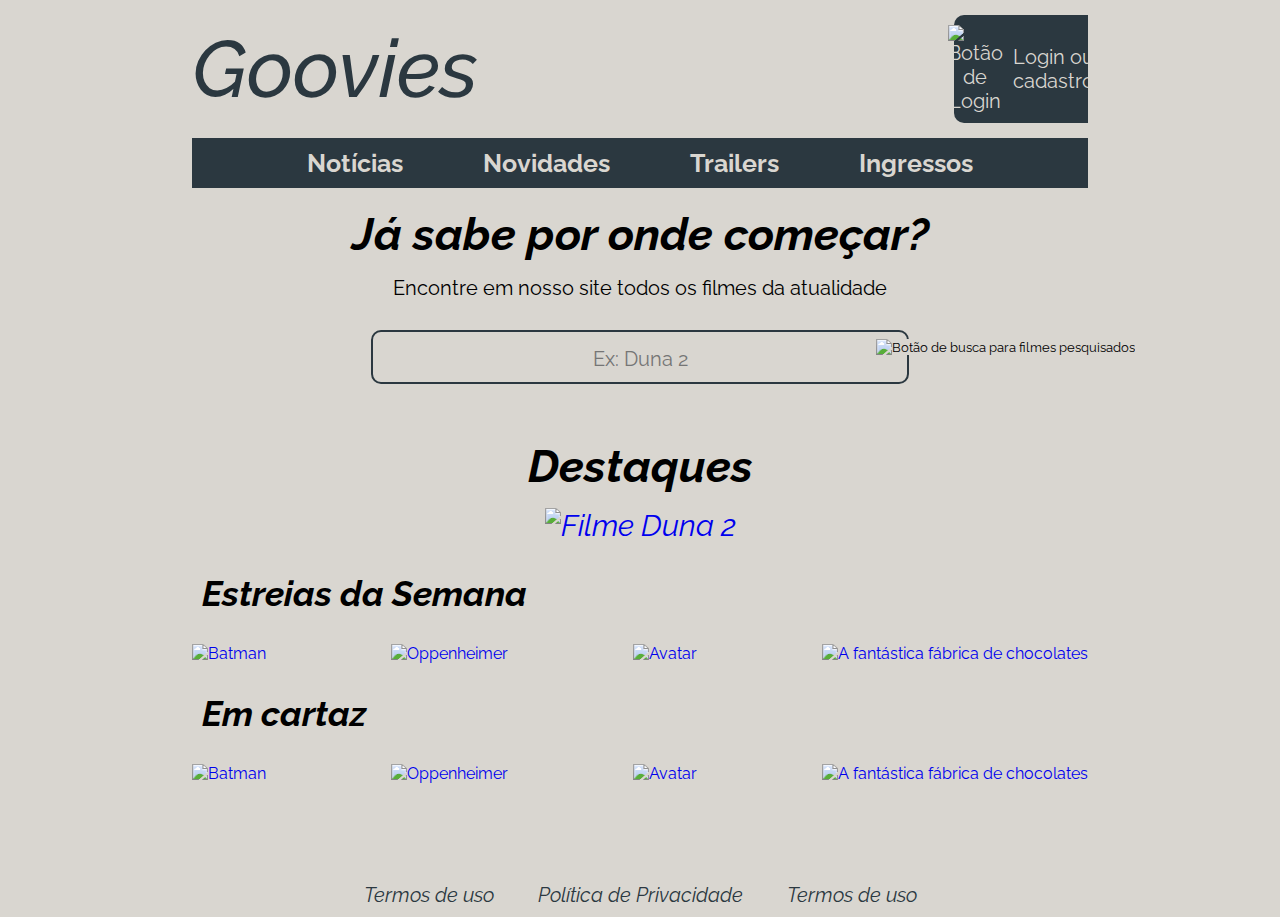
==== index.html @ 21648b8c "Rename 404.html to index.html" ====
<!DOCTYPE html>
<html lang="pt-br">
<head>
  <meta charset="UTF-8">
  <meta name="viewport" content="width=device-width, initial-scale=1.0">
  <meta name="description" content="Seu maior Database de Filmes">
  <meta name="keywords" content="Filmes, Sinopse, Títulos">

  <link rel="stylesheet" href="./css/style.css">
  <link rel="stylesheet" href="./css/header.css">
  <link rel="stylesheet" href="./css/footer.css">
  <title>Goovies - Home</title>
</head>
<body>
  <div class="container">
    <!-- Cabeçalho do site -->
    <header class="cabecalho">
      <a href="./index.html"><h1>Goovies</h1></a>
      <div class="login">
        <a href="./pages/login.html"><img src="./images/icones/login.svg" alt="Botão de Login"></a>
        <a href="./pages/login.html">Login ou <p>cadastro</p></a>
      </div>
    </header>

   <!-- Menu de navegação -->
    <nav>
      <ul class="menu">
        <li><a href="./pages/noticias.html">Notícias</a></li>
        <li><a href="#">Novidades</a></li>
        <li><a href="#">Trailers</a></li>
        <li><a href="#">Ingressos</a></li>
      </ul>
    </nav>

    <!-- Principal, consumo da API -->
    <main class="principal">
      <h2>Já sabe por onde começar?</h2>
      <p>Encontre em nosso site todos os filmes da atualidade</p>
      <input type="text" placeholder="Ex: Duna 2">
      <button type="submit"><img src="./images/icones/search.svg" alt="Botão de busca para filmes pesquisados"></button>
    </main>

    <!-- Seção de destaques  - Carousel Images-->
    <section class="destaques">
      <h2>Destaques</h2>
      <a href="#"><img src="./images/imgmain/duna 1.png" alt="Filme Duna 2"></a>
    </section>

    <!-- Estreias da Semana -->
    <section>
      <h3>Estreias da Semana</h3>
      <div class="cards">
       <a href="#"><img src="./images/cards/batman.png" alt="Batman"></a>
      <a href="#"><img src="./images/cards/oppenheimer.png" alt="Oppenheimer"></a>
      <a href="#"><img src="./images/cards/avatar.png" alt="Avatar"></a>
      <a href="#"><img src="./images/cards/fc.png" alt="A fantástica fábrica de chocolates"></a>  
      </div> 
    </section>

    <!-- Em cartaz -->
    <section>
      <h3>Em cartaz</h3>
      <div class="cards">
      <a href="#"><img src="./images/cards/batman.png" alt="Batman"></a>
      <a href="#"><img src="./images/cards/oppenheimer.png" alt="Oppenheimer"></a>
      <a href="#"><img src="./images/cards/avatar.png" alt="Avatar"></a>
      <a href="#"><img src="./images/cards/fc.png" alt="A fantástica fábrica de chocolates"></a>  
      </div>
    </section>

    <!-- Rodapé -->
    <footer class="rodape">
      <a href="#">Termos de uso</a>
      <a href="#">Política de Privacidade</a>
      <a href="#">Termos de uso</a>
    </footer>
  </div>
</body>
</html>
---- css/style.css ----
@import url('https://fonts.googleapis.com/css2?family=Raleway:ital,wght@0,400;0,500;0,600;1,800&display=swap');

:root{
  /* Cores dos backgrounds: */
  --background-body: #D9D6D0;
  --background-nav: #2B3840;
  --color-icons: #BFBDB8;
  
  /* Cores das fontes */
  --color-text: #2B3840;
  --color-text-nav: #D9D6D0;

  /* Fontes */
  --font-all: 'Raleway', sans-serif;
  
}

/* Configurações gerais */
*{
  margin: 0;
  padding: 0;
  box-sizing: border-box;
  text-decoration: none; 
  font-family: var(--font-all);  
}

body{
  background-color: var(--background-body);
}

.container{
  width: 70%;
  margin: 0 auto;
}



/* Menu de navegação */

nav{
  position: sticky;
  top: 0px;
  z-index: 1;
}

.menu{
  background-color: var(--background-nav);
  display: flex;
  justify-content: center;
  gap: 80px;
  padding: 10px;
}

.menu li{
  list-style: none;  
  font-size: 20px;
  font-weight: 700;  
}

.menu li a{
  color: var(--color-text-nav);
  font-size: 25px;
  border-bottom: 1px solid transparent;
}

.menu li a:visited{
  color: var(--color-text-nav);
}

.menu li a:hover{
  border-bottom: 2px solid var(--color-text-nav);
  transition: border-bottom 0.3s ease-in-out;  
}

/* fim menu de navegação */

/* Estilização Principal */

.principal{
  margin-top: 20px;
  display: flex;
  flex-direction: column;
  align-items: center;
  gap: 15px;
}

.principal h2{  
  font-style:italic;
  font-size: 45px;
}

.principal p{
  font-size: 20px;
}

.principal input{
  width: 60%;
  padding: 10px;
  margin-top: 15px;
  border: 2px solid var(--background-nav);
  border-radius: 10px;
  background: var(--background-body);

  font-size: 25px;
  text-align: center;  
}

.principal ::placeholder{
  text-align: center;
  padding: 10px;
  font-size: 20px;
}

.principal button{
  position: relative;
  top: -60px;
  right: -365px;

  border: none;
  background-color: var(--background-body);
 
}

.principal button:hover{
  cursor: pointer;
}

/* fim estilização Principal */

/* Estilização destaques */
.destaques{
  text-align: center;
  font-style: italic;
  font-size: 30px;

  margin-top: 25px;
}

.destaques img{
  max-width: 100%;
  margin-top: 15px;
}

/* fim estilização destaques */

/* Estilização estreias e filmes em cartaz */

section h3{
  font-style: italic;
  font-size: 35px;
  margin: 20px 0;
  padding: 10px;
}

.cards{
  display: flex;
  justify-content: space-between;
  gap: 10px;  
}

.cards img{
  transition: 0.5s;
  width: 100%;

}

.cards img:hover{
  transform: scale(1.15);
  transition: 0.5s;
}
/* fim estilização estreias e filmes em cartaz */
---- css/header.css ----
/* Estilização do cabeçalho */
.cabecalho{
  display: flex;
  justify-content: space-between;
  align-items: center;
  margin: 15px 0;
}

.cabecalho h1{ 
  font-family: var(--font-all);
  color: var(--color-text);
  font-size: 80px;
  font-weight:500;
  font-style: italic; 
 }

 .login{
  background-color: var(--background-nav);
  border-radius: 10px 0 0 10px;
  width: 15%;   
  display: flex;
  gap: 10px;
  justify-content: center;
  align-items: center;
  padding: 10px 0;
 }

 .login a{
  font-family: var(--font-all);
  color: var(--color-text-nav);
  text-align: center;
  font-size: 20px;
 }

 .login a:hover{
  text-decoration: underline;
 }

/* Fim estilização cabeçalho */
---- css/footer.css ----
/* Estilização rodapé */
.rodape{
  margin-top: 100px;
  text-align: center;
}

.rodape a{
  margin: 10px;
  padding: 10px;

  color: var(--color-text);
  font-style: italic;
  font-size: 20px;
}

.rodape a:hover{
  text-decoration: underline;
}
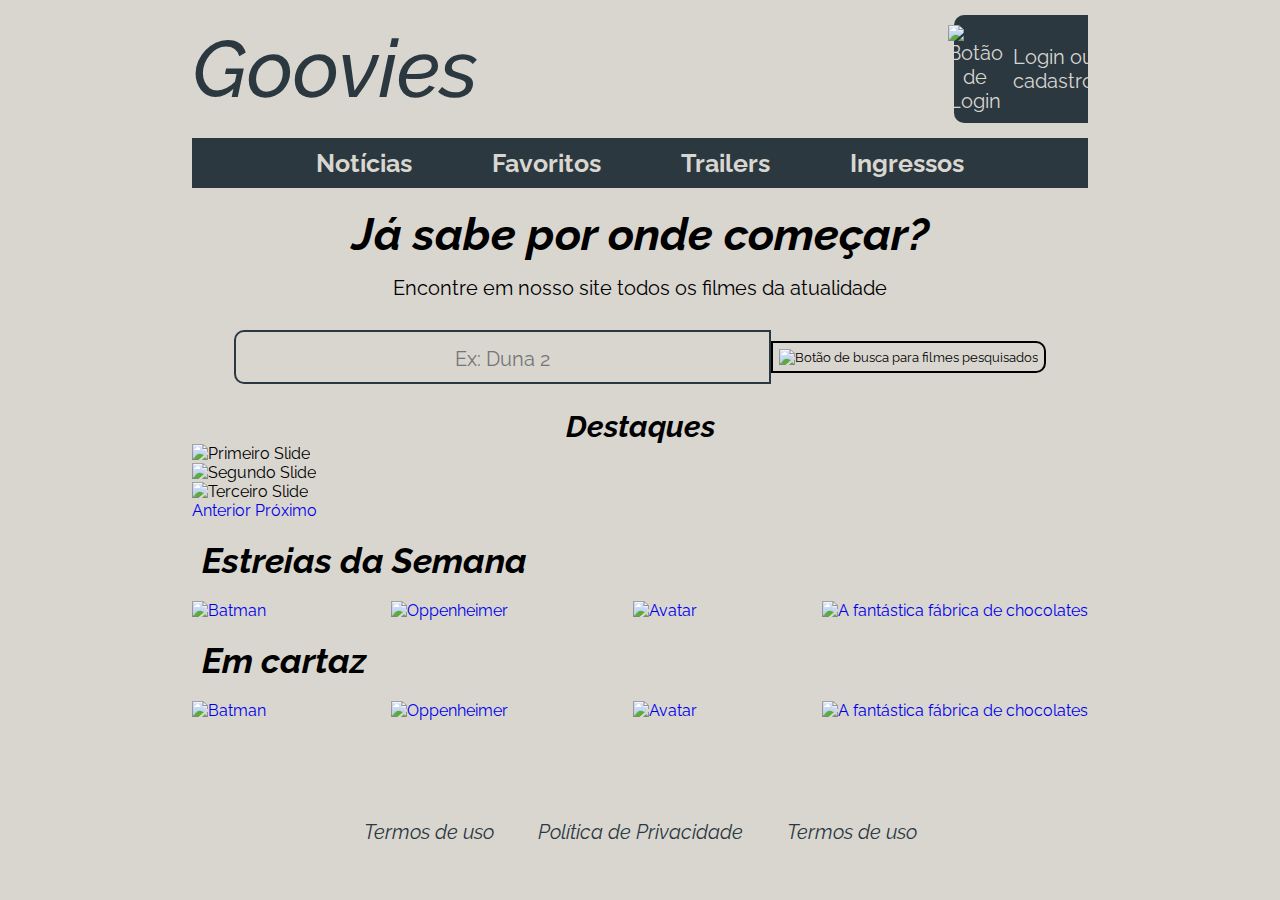
==== commit 91d25e7f: "adicionado bootstrap e carousel na página home" ====
--- a/index.html
+++ b/index.html
@@ -6,13 +6,14 @@
   <meta name="description" content="Seu maior Database de Filmes">
   <meta name="keywords" content="Filmes, Sinopse, Títulos">
 
+  <link rel="stylesheet" href="https://stackpath.bootstrapcdn.com/bootstrap/4.1.3/css/bootstrap.min.css" integrity="sha384-MCw98/SFnGE8fJT3GXwEOngsV7Zt27NXFoaoApmYm81iuXoPkFOJwJ8ERdknLPMO" crossorigin="anonymous">
   <link rel="stylesheet" href="./css/style.css">
   <link rel="stylesheet" href="./css/header.css">
   <link rel="stylesheet" href="./css/footer.css">
   <title>Goovies - Home</title>
 </head>
 <body>
-  <div class="container">
+  
     <!-- Cabeçalho do site -->
     <header class="cabecalho">
       <a href="./index.html"><h1>Goovies</h1></a>
@@ -26,8 +27,8 @@
     <nav>
       <ul class="menu">
         <li><a href="./pages/noticias.html">Notícias</a></li>
-        <li><a href="#">Novidades</a></li>
-        <li><a href="#">Trailers</a></li>
+        <li><a href="./pages/favoritos.html">Favoritos</a></li>
+        <li><a href="./pages/trailer.html">Trailers</a></li>
         <li><a href="#">Ingressos</a></li>
       </ul>
     </nav>
@@ -36,15 +37,40 @@
     <main class="principal">
       <h2>Já sabe por onde começar?</h2>
       <p>Encontre em nosso site todos os filmes da atualidade</p>
-      <input type="text" placeholder="Ex: Duna 2">
-      <button type="submit"><img src="./images/icones/search.svg" alt="Botão de busca para filmes pesquisados"></button>
+      <div class="submit">
+        <input type="text" placeholder="Ex: Duna 2">
+        <button type="submit"><img src="./images/icones/search.svg" alt="Botão de busca para filmes pesquisados"></button>
+      </div>
+      
     </main>
 
-    <!-- Seção de destaques  - Carousel Images-->
-    <section class="destaques">
-      <h2>Destaques</h2>
-      <a href="#"><img src="./images/imgmain/duna 1.png" alt="Filme Duna 2"></a>
-    </section>
+    
+    
+       <!-- Seção de destaques  - Carousel Images-->
+    
+    <div id="carouselExampleControls" class="carousel slide" data-ride="carousel">
+      <h2 class="destaques">Destaques</h2>
+      <div class="carousel-inner">
+        <div class="carousel-item active">
+          <img class=" destaques-banner d-block w-100" src="./images/imgmain/duna 1.png" alt="Primeiro Slide">
+        </div>
+        <div class="carousel-item">
+          <img class=" destaques-banner  d-block w-100" src="./images/imgmain/duna 1.png" alt="Segundo Slide">
+        </div>
+        <div class="carousel-item">
+          <img class="destaques-banner d-block w-100" src="./images/imgmain/duna 1.png" alt="Terceiro Slide">
+        </div>
+      </div>
+      <a class="carousel-control-prev" href="#carouselExampleControls" role="button" data-slide="prev">
+        <span class="carousel-control-prev-icon" aria-hidden="true"></span>
+        <span class="sr-only">Anterior</span>
+      </a>
+      <a class="carousel-control-next" href="#carouselExampleControls" role="button" data-slide="next">
+        <span class="carousel-control-next-icon" aria-hidden="true"></span>
+        <span class="sr-only">Próximo</span>
+      </a>
+    </div>
+    
 
     <!-- Estreias da Semana -->
     <section>
@@ -74,6 +100,10 @@
       <a href="#">Política de Privacidade</a>
       <a href="#">Termos de uso</a>
     </footer>
-  </div>
+
+    <script src="https://code.jquery.com/jquery-3.3.1.slim.min.js" integrity="sha384-q8i/X+965DzO0rT7abK41JStQIAqVgRVzpbzo5smXKp4YfRvH+8abtTE1Pi6jizo" crossorigin="anonymous"></script>
+    <script src="https://cdnjs.cloudflare.com/ajax/libs/popper.js/1.14.3/umd/popper.min.js" integrity="sha384-ZMP7rVo3mIykV+2+9J3UJ46jBk0WLaUAdn689aCwoqbBJiSnjAK/l8WvCWPIPm49" crossorigin="anonymous"></script>
+    <script src="https://stackpath.bootstrapcdn.com/bootstrap/4.1.3/js/bootstrap.min.js" integrity="sha384-ChfqqxuZUCnJSK3+MXmPNIyE6ZbWh2IMqE241rYiqJxyMiZ6OW/JmZQ5stwEULTy" crossorigin="anonymous"></script>
+  
 </body>
 </html>
--- a/css/style.css
+++ b/css/style.css
@@ -1,4 +1,7 @@
 @import url('https://fonts.googleapis.com/css2?family=Raleway:ital,wght@0,400;0,500;0,600;1,800&display=swap');
+@import url(header.css);
+@import url(footer.css);
+@import url(noticias.css);
 
 :root{
   /* Cores dos backgrounds: */
@@ -21,14 +24,12 @@
   padding: 0;
   box-sizing: border-box;
   text-decoration: none; 
+  list-style: none;
   font-family: var(--font-all);  
 }
 
 body{
   background-color: var(--background-body);
-}
-
-.container{
   width: 70%;
   margin: 0 auto;
 }
@@ -93,12 +94,19 @@
   font-size: 20px;
 }
 
-.principal input{
+.submit{ 
+  width: 100%; 
+  display: flex;
+  justify-content: center;
+  align-items: center;
+}
+
+.submit input{ 
   width: 60%;
   padding: 10px;
   margin-top: 15px;
   border: 2px solid var(--background-nav);
-  border-radius: 10px;
+  border-radius: 10px 0 0 10px;
   background: var(--background-body);
 
   font-size: 25px;
@@ -111,17 +119,16 @@
   font-size: 20px;
 }
 
-.principal button{
-  position: relative;
-  top: -60px;
-  right: -365px;
-
-  border: none;
+.submit button{
+  border: 2px solid;
+  border-radius: 0 10px 10px 0;
   background-color: var(--background-body);
- 
-}
-
-.principal button:hover{
+  margin-top: 15px;
+  padding: 6px;
+  
+}
+
+.submit button:hover{
   cursor: pointer;
 }
 
@@ -137,8 +144,16 @@
 }
 
 .destaques img{
+  width: 100%;
+  margin-top: 15px;
+}
+
+.destaques-banner{
   max-width: 100%;
-  margin-top: 15px;
+  width: 100%;
+  height: 322px;
+  object-fit: cover;
+  
 }
 
 /* fim estilização destaques */
@@ -148,7 +163,14 @@
 section h3{
   font-style: italic;
   font-size: 35px;
-  margin: 20px 0;
+  margin: 10px 0;
+  padding: 10px;
+}
+
+section p{
+  font-style: italic;
+  font-size: 20px ;
+  margin-bottom: 15px;
   padding: 10px;
 }
 
@@ -170,3 +192,100 @@
 }
 /* fim estilização estreias e filmes em cartaz */
 
+/* -------------------------------------------- FIM Estilização da HOME--------------------------------------------------- */
+
+/* ---------------------------------------------Estilização favoritos------------------------------------------------------ */
+.cards-fav{
+  margin-bottom: 10px;
+}
+
+#titulo-fav{
+  font-size: 45px;
+}
+
+#prg-fav{
+  font-size: 30px;
+}
+/* -------------------------------------------FIM Estilização favoritos----------------------------------------------------*/
+
+/* -------------------------------------------Estilização Login----------------------------------------------------*/
+
+.form-login{
+  background-color:  var(--background-nav);
+  width: 60%;  
+  margin: 0 auto;
+  margin-top: 30px;
+  padding: 40px;
+  border-radius: 10px;
+
+  display: flex;
+  flex-direction: column;  
+  align-items: center;
+  gap: 30px;
+}
+
+.form-login h2{
+  color: var(--color-text-nav);
+  font-size: 50px;
+}
+
+.form-login p{
+  color: var(--color-text-nav);
+}
+
+.form-login p:first-of-type{
+  font-weight: bold;
+}
+
+.form-login a{
+  color: var(--color-text-nav);
+  text-decoration: underline;
+}
+
+.form-info{
+  width: 80%;
+  
+  
+}
+
+.form-info label{
+  color: var(--color-text-nav);
+  font-weight: bold;
+  font-size: 20px;
+  display: block;
+
+  margin-bottom: 10px;
+}
+
+.form-info input{
+  width: 90%;
+  border: 2px solid var(--background-body);
+  border-radius: 10px;
+  padding: 10px;
+
+  background-color: var(--background-nav);
+
+  color: var(--color-text-nav);  
+}
+
+.form-info input::placeholder{
+  color: var(--color-text-nav);
+  font-weight: 100;   
+}
+
+.form-info button{
+  background-color: var(--background-nav);
+  border: none;
+  
+}
+
+.form-info button:hover{
+  cursor: pointer;
+}
+
+.form-senha{
+  display: flex;
+  gap: 5px;
+}
+
+/* ------------------------------------------- FIM Estilização Login----------------------------------------------------*/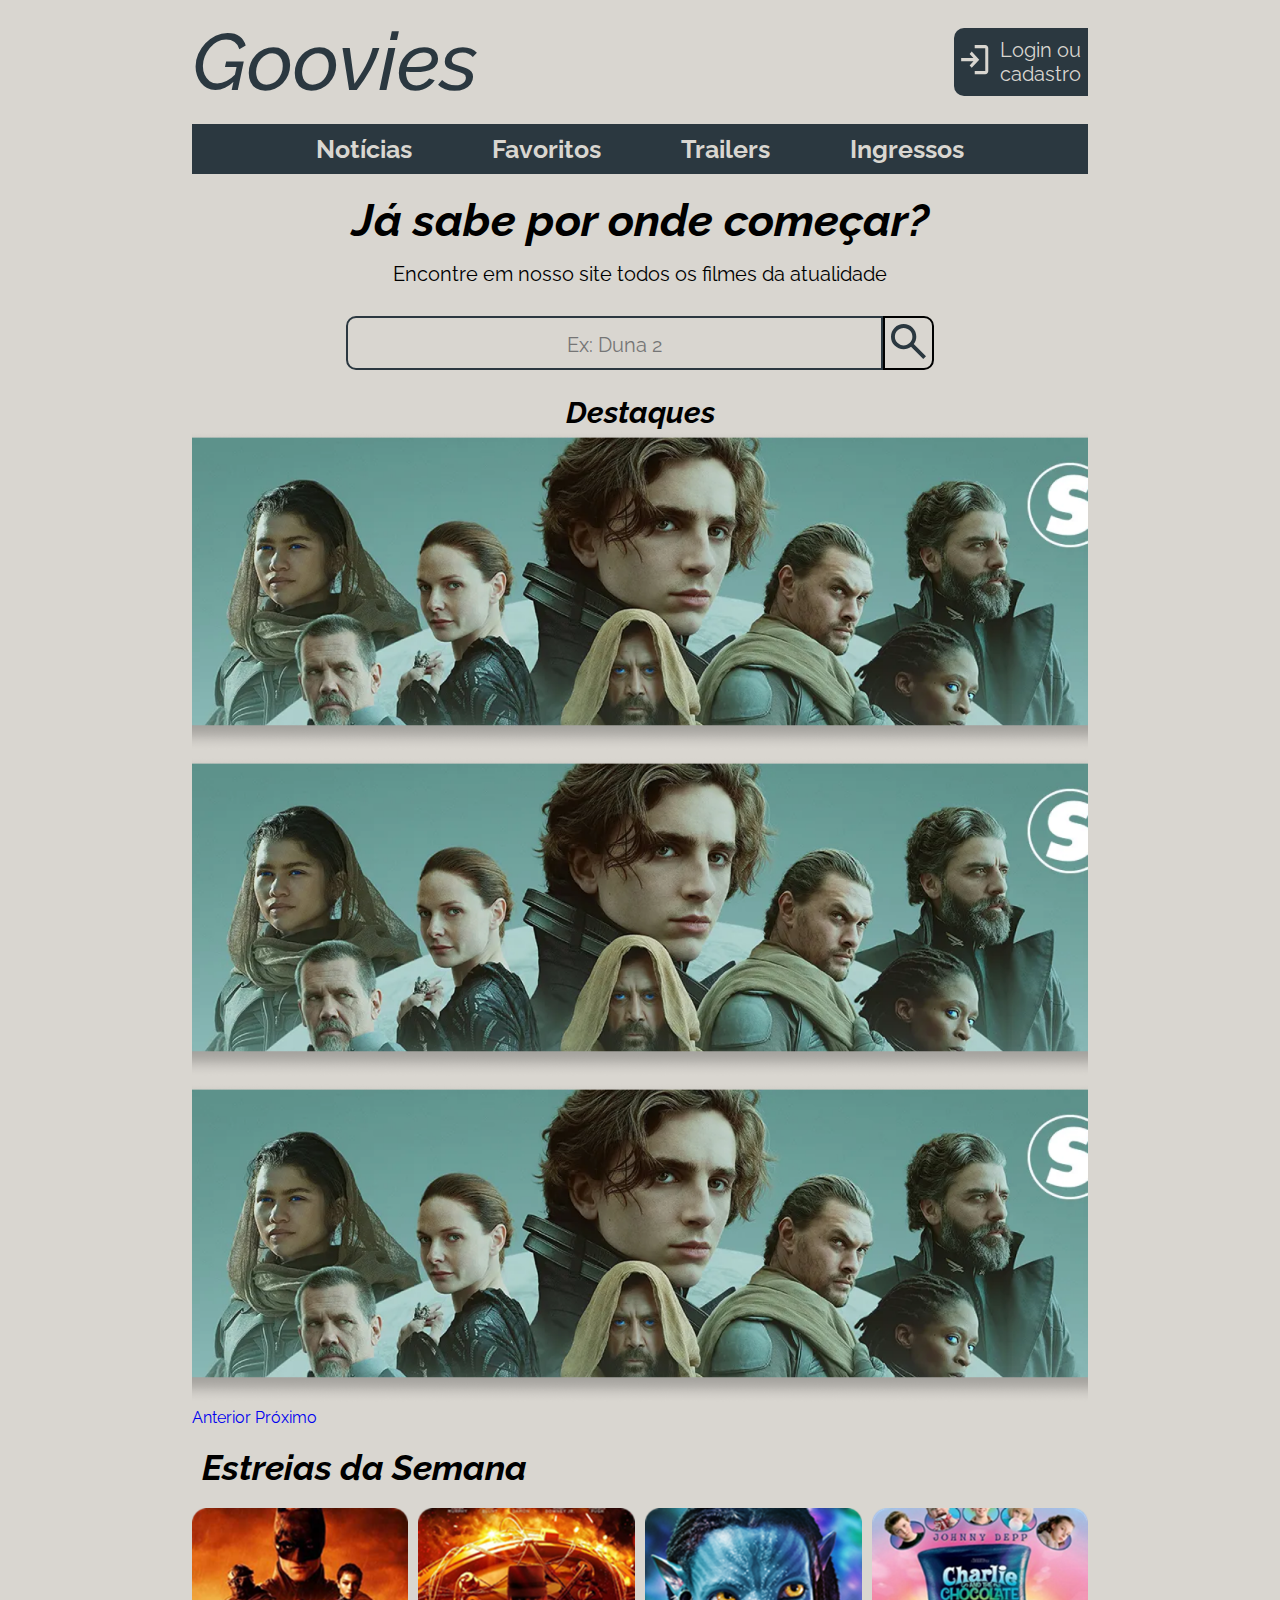
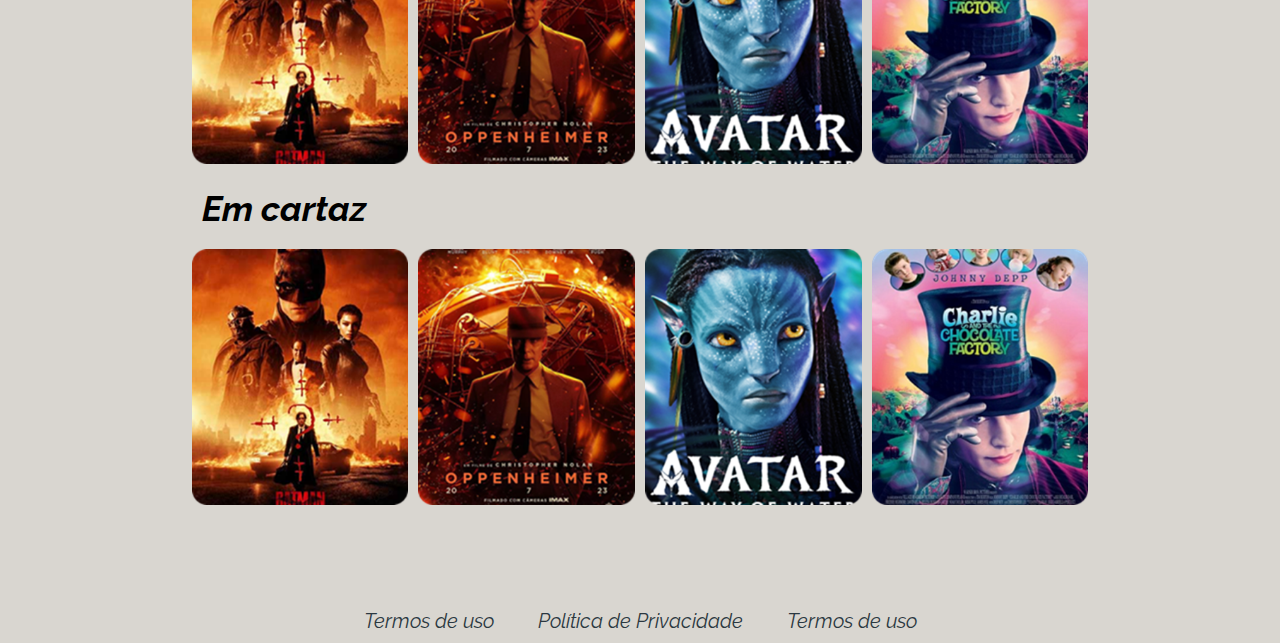
==== commit c649d923: "Merge branch 'master' of https://github.com/dev-anjos/Goovies" ====
--- a/index.html
+++ b/index.html
@@ -29,7 +29,7 @@
         <li><a href="./pages/noticias.html">Notícias</a></li>
         <li><a href="./pages/favoritos.html">Favoritos</a></li>
         <li><a href="./pages/trailer.html">Trailers</a></li>
-        <li><a href="#">Ingressos</a></li>
+        <li><a href="https://www.ingresso.com/" target="_blank">Ingressos</a></li>
       </ul>
     </nav>
 
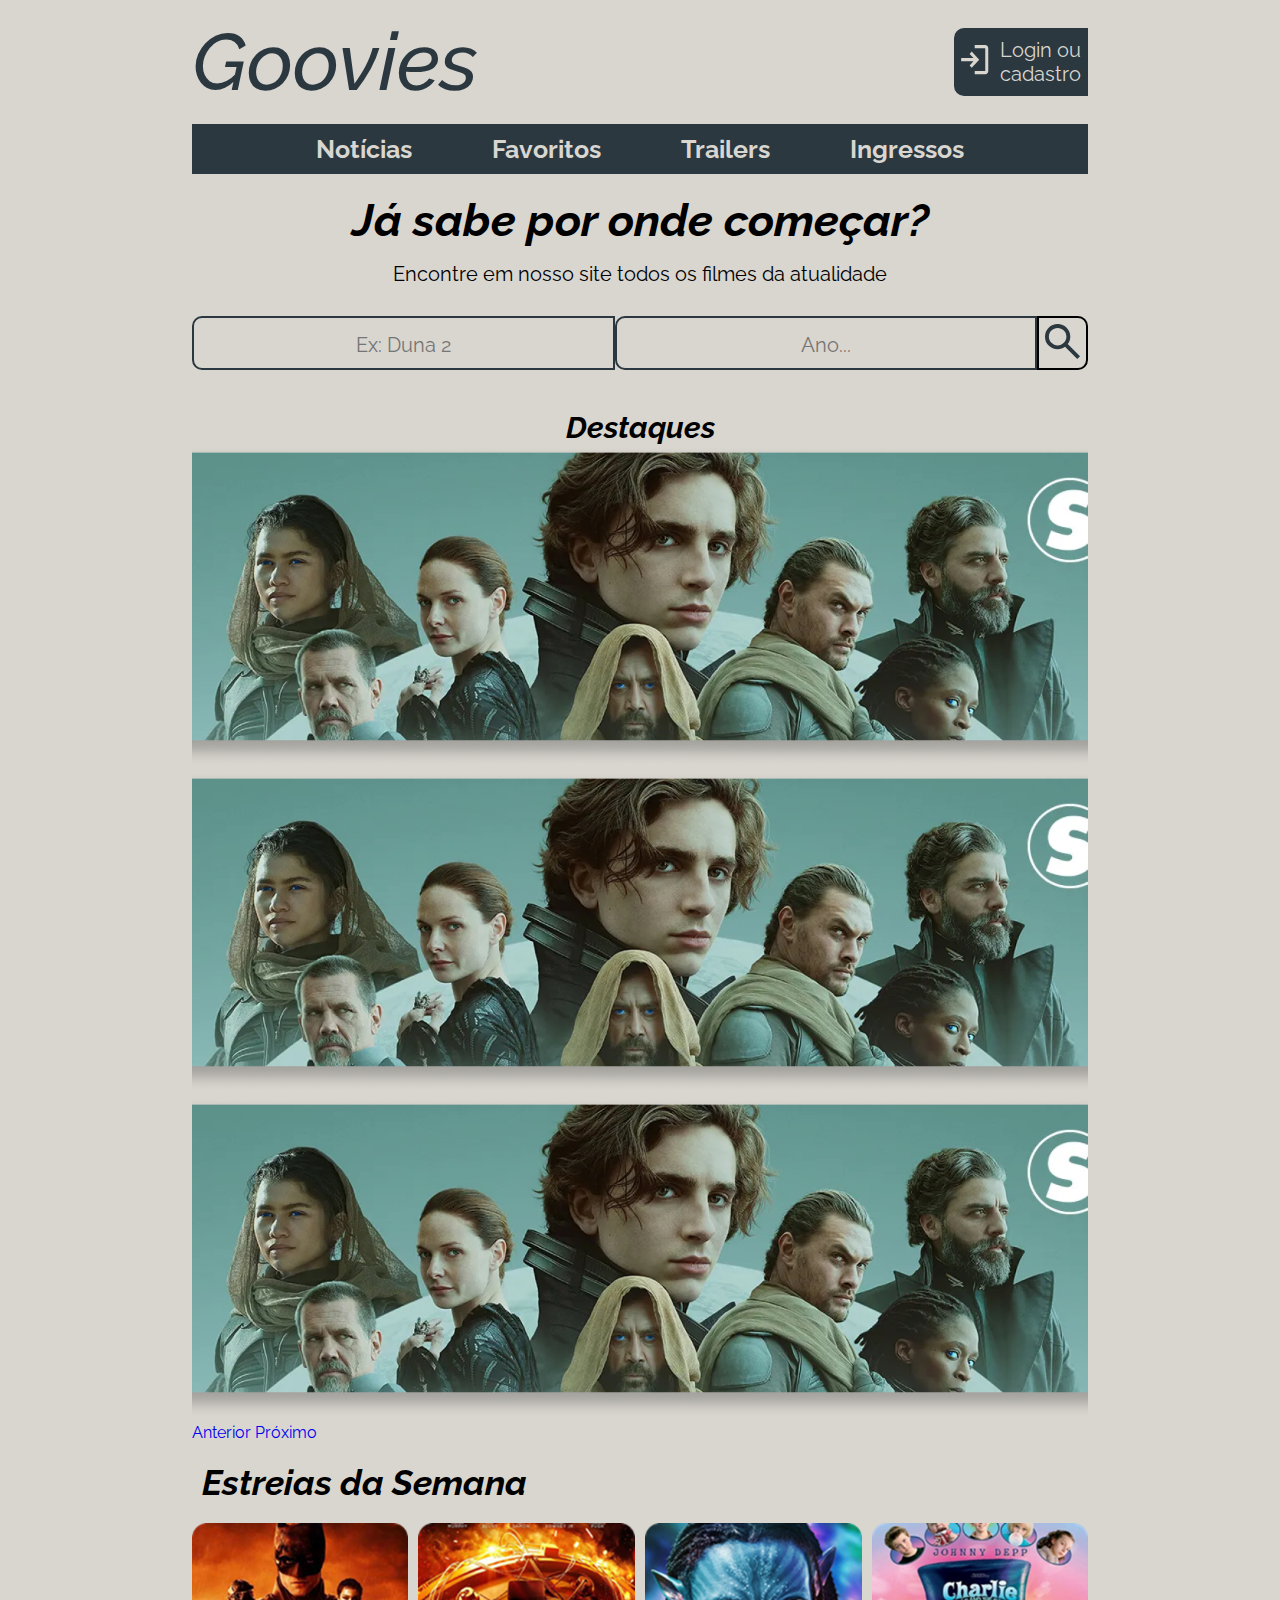
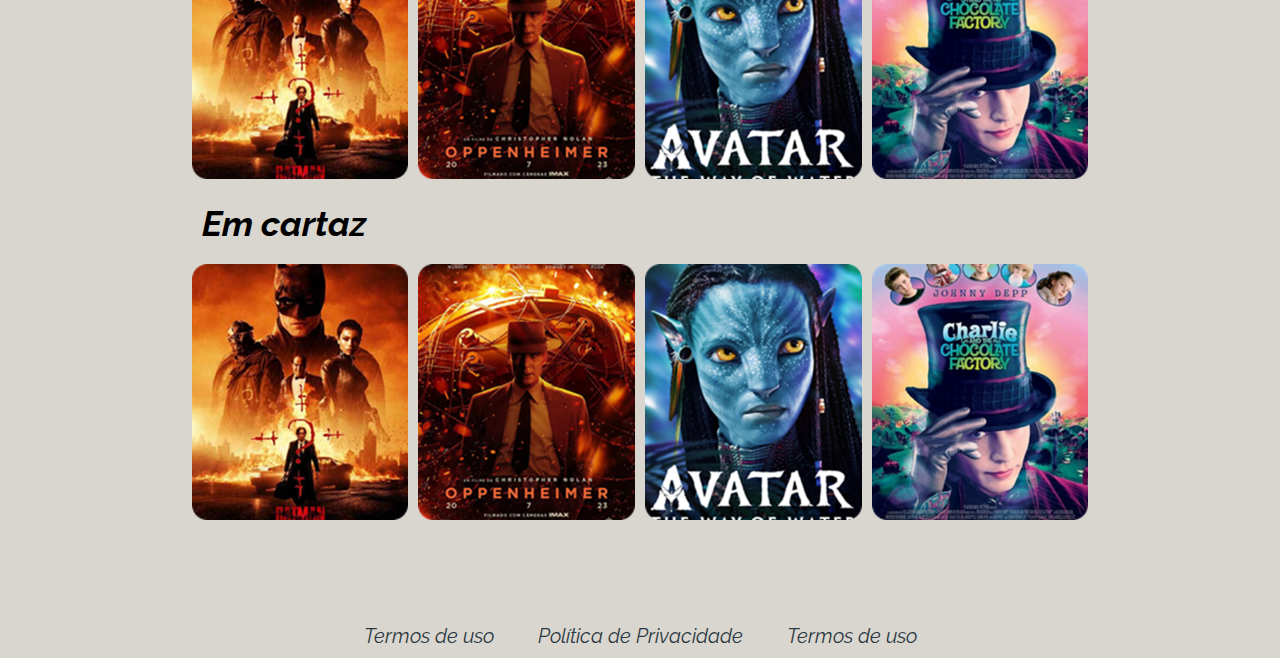
==== commit a05efb0b: "adcionado consumo da API e tratamento de erros" ====
--- a/index.html
+++ b/index.html
@@ -7,9 +7,11 @@
   <meta name="keywords" content="Filmes, Sinopse, Títulos">
 
   <link rel="stylesheet" href="https://stackpath.bootstrapcdn.com/bootstrap/4.1.3/css/bootstrap.min.css" integrity="sha384-MCw98/SFnGE8fJT3GXwEOngsV7Zt27NXFoaoApmYm81iuXoPkFOJwJ8ERdknLPMO" crossorigin="anonymous">
+  <link rel="stylesheet" href="https://cdn.jsdelivr.net/npm/bootstrap-icons@1.11.3/font/bootstrap-icons.min.css">
   <link rel="stylesheet" href="./css/style.css">
   <link rel="stylesheet" href="./css/header.css">
   <link rel="stylesheet" href="./css/footer.css">
+  <link rel="stylesheet" href="./src/notie-master/dist/notie.min.css">
   <title>Goovies - Home</title>
 </head>
 <body>
@@ -19,11 +21,11 @@
       <a href="./index.html"><h1>Goovies</h1></a>
       <div class="login">
         <a href="./pages/login.html"><img src="./images/icones/login.svg" alt="Botão de Login"></a>
-        <a href="./pages/login.html">Login ou <p>cadastro</p></a>
+        <a href="./pages/login.html">Login ou <br>cadastro<br></a>
       </div>
     </header>
 
-   <!-- Menu de navegação -->
+     <!-- Menu de navegação -->
     <nav>
       <ul class="menu">
         <li><a href="./pages/noticias.html">Notícias</a></li>
@@ -33,67 +35,74 @@
       </ul>
     </nav>
 
-    <!-- Principal, consumo da API -->
-    <main class="principal">
-      <h2>Já sabe por onde começar?</h2>
-      <p>Encontre em nosso site todos os filmes da atualidade</p>
-      <div class="submit">
-        <input type="text" placeholder="Ex: Duna 2">
-        <button type="submit"><img src="./images/icones/search.svg" alt="Botão de busca para filmes pesquisados"></button>
+  
+   <main class="container_geral">  
+
+      <!-- Principal, consumo da API -->
+      <div class="principal">
+        <h2>Já sabe por onde começar?</h2>
+        <p>Encontre em nosso site todos os filmes da atualidade</p>
+        <div class="submit">
+          <input type="text" placeholder="Ex: Duna 2" id="movie-name">
+          <input type="text" placeholder="Ano..." id="year-movie">
+          <button type="submit"><img src="./images/icones/search.svg" alt="Botão de busca para filmes pesquisados" id="search-movie"></button>
+        </div>
+
+        <article id="movie-container" class="mt-2">
+          
+        </article>        
       </div>
-      
-    </main>
 
     
     
        <!-- Seção de destaques  - Carousel Images-->
     
-    <div id="carouselExampleControls" class="carousel slide" data-ride="carousel">
-      <h2 class="destaques">Destaques</h2>
-      <div class="carousel-inner">
-        <div class="carousel-item active">
-          <img class=" destaques-banner d-block w-100" src="./images/imgmain/duna 1.png" alt="Primeiro Slide">
+      <div id="carouselExampleControls" class="carousel slide" data-ride="carousel">
+        <h2 class="destaques">Destaques</h2>
+        <div class="carousel-inner">
+          <div class="carousel-item active">
+            <img class=" destaques-banner d-block w-100" src="./images/imgmain/duna 1.png" alt="Primeiro Slide">
+          </div>
+          <div class="carousel-item">
+            <img class=" destaques-banner  d-block w-100" src="./images/imgmain/duna 1.png" alt="Segundo Slide">
+          </div>
+          <div class="carousel-item">
+            <img class="destaques-banner d-block w-100" src="./images/imgmain/duna 1.png" alt="Terceiro Slide">
+          </div>
         </div>
-        <div class="carousel-item">
-          <img class=" destaques-banner  d-block w-100" src="./images/imgmain/duna 1.png" alt="Segundo Slide">
-        </div>
-        <div class="carousel-item">
-          <img class="destaques-banner d-block w-100" src="./images/imgmain/duna 1.png" alt="Terceiro Slide">
-        </div>
+        <a class="carousel-control-prev" href="#carouselExampleControls" role="button" data-slide="prev">
+          <span class="carousel-control-prev-icon" aria-hidden="true"></span>
+          <span class="sr-only">Anterior</span>
+        </a>
+        <a class="carousel-control-next" href="#carouselExampleControls" role="button" data-slide="next">
+          <span class="carousel-control-next-icon" aria-hidden="true"></span>
+          <span class="sr-only">Próximo</span>
+        </a>
       </div>
-      <a class="carousel-control-prev" href="#carouselExampleControls" role="button" data-slide="prev">
-        <span class="carousel-control-prev-icon" aria-hidden="true"></span>
-        <span class="sr-only">Anterior</span>
-      </a>
-      <a class="carousel-control-next" href="#carouselExampleControls" role="button" data-slide="next">
-        <span class="carousel-control-next-icon" aria-hidden="true"></span>
-        <span class="sr-only">Próximo</span>
-      </a>
-    </div>
     
 
-    <!-- Estreias da Semana -->
-    <section>
-      <h3>Estreias da Semana</h3>
-      <div class="cards">
-       <a href="#"><img src="./images/cards/batman.png" alt="Batman"></a>
-      <a href="#"><img src="./images/cards/oppenheimer.png" alt="Oppenheimer"></a>
-      <a href="#"><img src="./images/cards/avatar.png" alt="Avatar"></a>
-      <a href="#"><img src="./images/cards/fc.png" alt="A fantástica fábrica de chocolates"></a>  
-      </div> 
-    </section>
+      <!-- Estreias da Semana -->
+      <section>
+        <h3>Estreias da Semana</h3>
+        <div class="cards">
+        <a href="#"><img src="./images/cards/batman.png" alt="Batman"></a>
+        <a href="#"><img src="./images/cards/oppenheimer.png" alt="Oppenheimer"></a>
+        <a href="#"><img src="./images/cards/avatar.png" alt="Avatar"></a>
+        <a href="#"><img src="./images/cards/fc.png" alt="A fantástica fábrica de chocolates"></a>  
+        </div> 
+      </section>
 
-    <!-- Em cartaz -->
-    <section>
-      <h3>Em cartaz</h3>
-      <div class="cards">
-      <a href="#"><img src="./images/cards/batman.png" alt="Batman"></a>
-      <a href="#"><img src="./images/cards/oppenheimer.png" alt="Oppenheimer"></a>
-      <a href="#"><img src="./images/cards/avatar.png" alt="Avatar"></a>
-      <a href="#"><img src="./images/cards/fc.png" alt="A fantástica fábrica de chocolates"></a>  
-      </div>
-    </section>
-
+      <!-- Em cartaz -->
+      <section>
+        <h3>Em cartaz</h3>
+        <div class="cards">
+        <a href="#"><img src="./images/cards/batman.png" alt="Batman"></a>
+        <a href="#"><img src="./images/cards/oppenheimer.png" alt="Oppenheimer"></a>
+        <a href="#"><img src="./images/cards/avatar.png" alt="Avatar"></a>
+        <a href="#"><img src="./images/cards/fc.png" alt="A fantástica fábrica de chocolates"></a>  
+        </div>
+      </section>
+    </main>
     <!-- Rodapé -->
     <footer class="rodape">
       <a href="#">Termos de uso</a>
@@ -104,6 +113,9 @@
     <script src="https://code.jquery.com/jquery-3.3.1.slim.min.js" integrity="sha384-q8i/X+965DzO0rT7abK41JStQIAqVgRVzpbzo5smXKp4YfRvH+8abtTE1Pi6jizo" crossorigin="anonymous"></script>
     <script src="https://cdnjs.cloudflare.com/ajax/libs/popper.js/1.14.3/umd/popper.min.js" integrity="sha384-ZMP7rVo3mIykV+2+9J3UJ46jBk0WLaUAdn689aCwoqbBJiSnjAK/l8WvCWPIPm49" crossorigin="anonymous"></script>
     <script src="https://stackpath.bootstrapcdn.com/bootstrap/4.1.3/js/bootstrap.min.js" integrity="sha384-ChfqqxuZUCnJSK3+MXmPNIyE6ZbWh2IMqE241rYiqJxyMiZ6OW/JmZQ5stwEULTy" crossorigin="anonymous"></script>
+    <script src="./script.js"></script>
+    <script src="key.js"></script>
+    <script src="./src/notie-master/dist/notie.min.js"></script>
   
 </body>
 </html>
--- a/src/notie-master/dist/notie.min.css
+++ b/src/notie-master/dist/notie.min.css
@@ -0,0 +1 @@
+.notie-container{font-size:1.6rem;height:auto;left:0;position:fixed;text-align:center;width:100%;z-index:2;box-sizing:border-box;-o-box-shadow:0 0 5px 0 rgba(0,0,0,.5);-ms-box-shadow:0 0 5px 0 rgba(0,0,0,.5);box-shadow:0 0 5px 0 rgba(0,0,0,.5)}@media screen and (max-width:900px){.notie-container{font-size:1.4rem}}@media screen and (max-width:750px){.notie-container{font-size:1.2rem}}@media screen and (max-width:400px){.notie-container{font-size:1rem}}.notie-background-success{background-color:#57bf57}.notie-background-warning{background-color:#d6a14d}.notie-background-error{background-color:#e1715b}.notie-background-info{background-color:#4d82d6}.notie-background-neutral{background-color:#a0a0a0}.notie-background-overlay{background-color:#fff}.notie-textbox{color:#fff;padding:20px}.notie-textbox-inner{margin:0 auto;max-width:900px}.notie-overlay{height:100%;left:0;opacity:0;position:fixed;top:0;width:100%;z-index:1}.notie-button{cursor:pointer}.notie-button,.notie-element{color:#fff;padding:10px}.notie-element-half{width:50%}.notie-element-half,.notie-element-third{display:inline-block;box-sizing:border-box}.notie-element-third{width:33.3333%}.notie-alert{cursor:pointer}.notie-input-field{background-color:#fff;border:0;font-family:inherit;font-size:inherit;outline:0;padding:10px;text-align:center;width:100%;box-sizing:border-box}.notie-select-choice-repeated{border-bottom:1px solid hsla(0,0%,100%,.2);box-sizing:border-box}.notie-date-selector-inner{margin:0 auto;max-width:900px;-webkit-user-select:none;-moz-user-select:none;-ms-user-select:none;-o-user-select:none;user-select:none}.notie-date-selector-inner [contenteditable],.notie-date-selector-inner [contenteditable]:focus{outline:0 solid transparent}.notie-date-selector-up{transform:rotate(180deg)}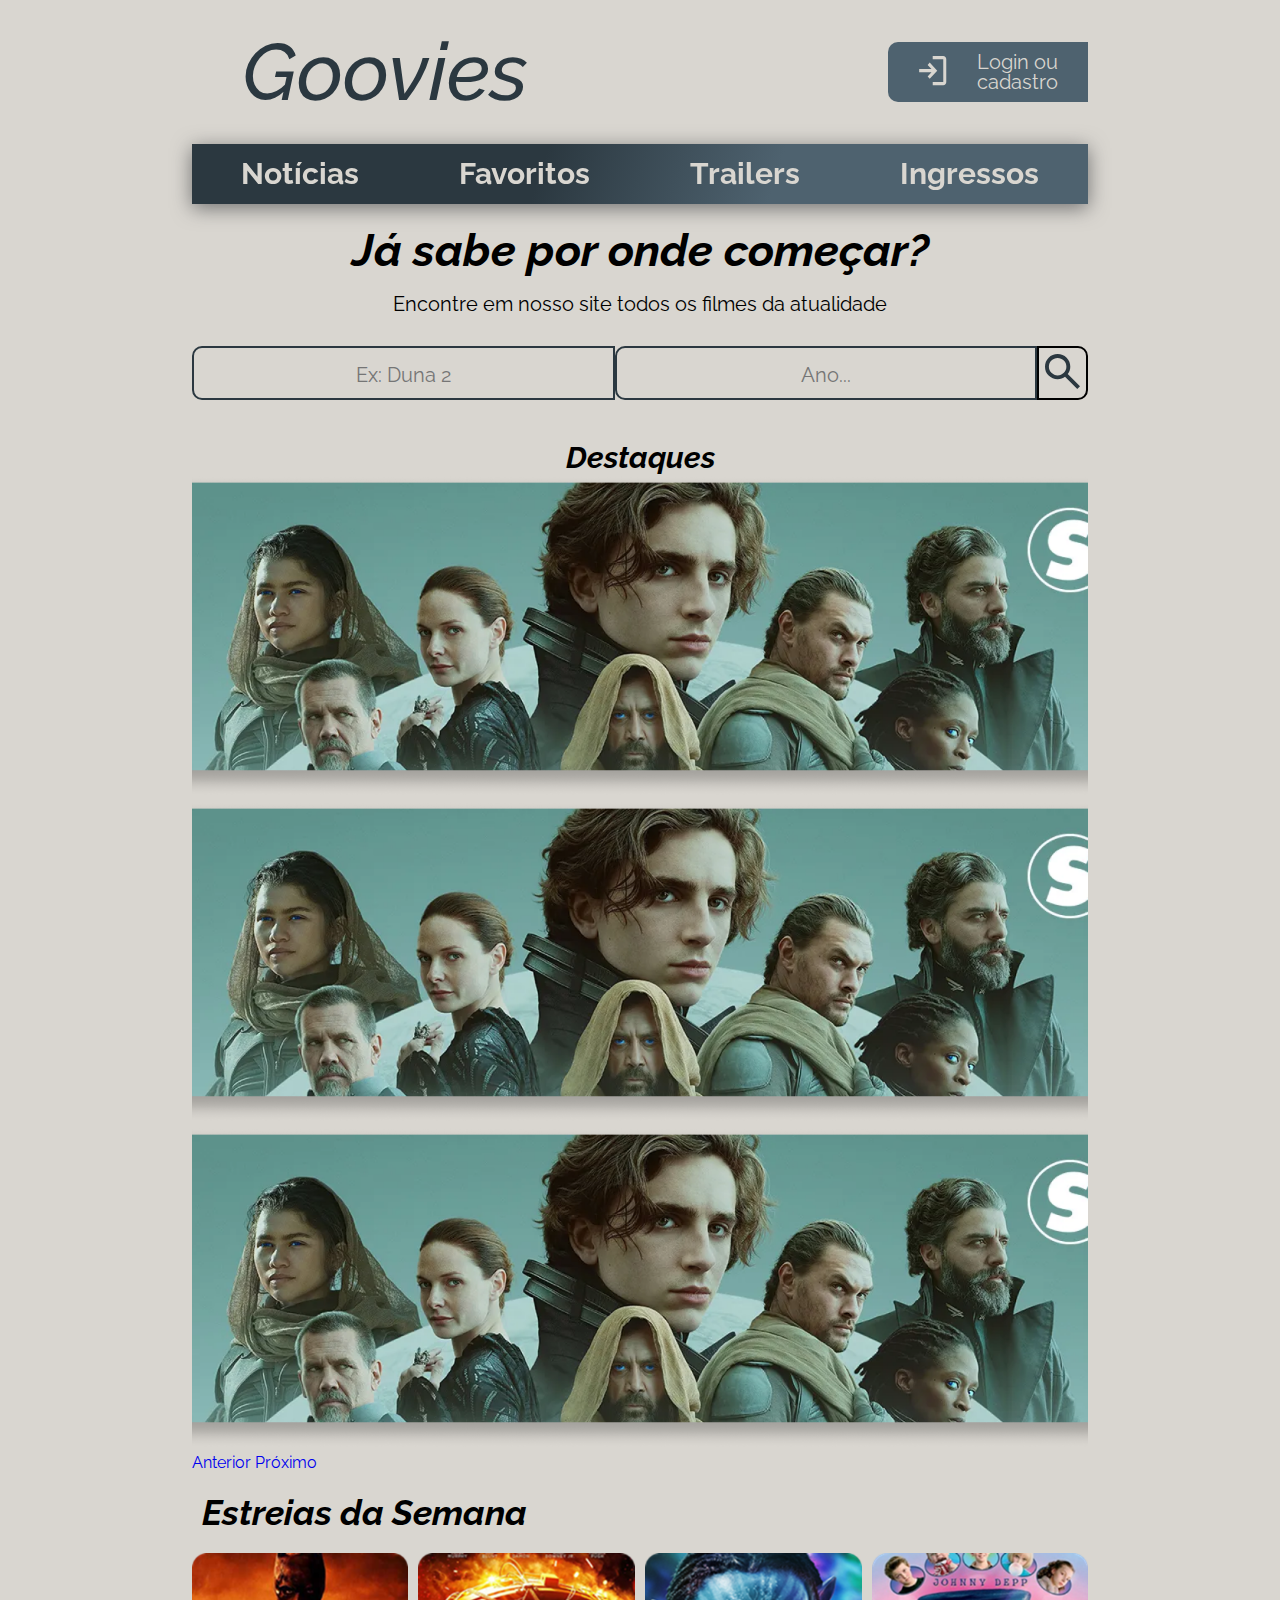
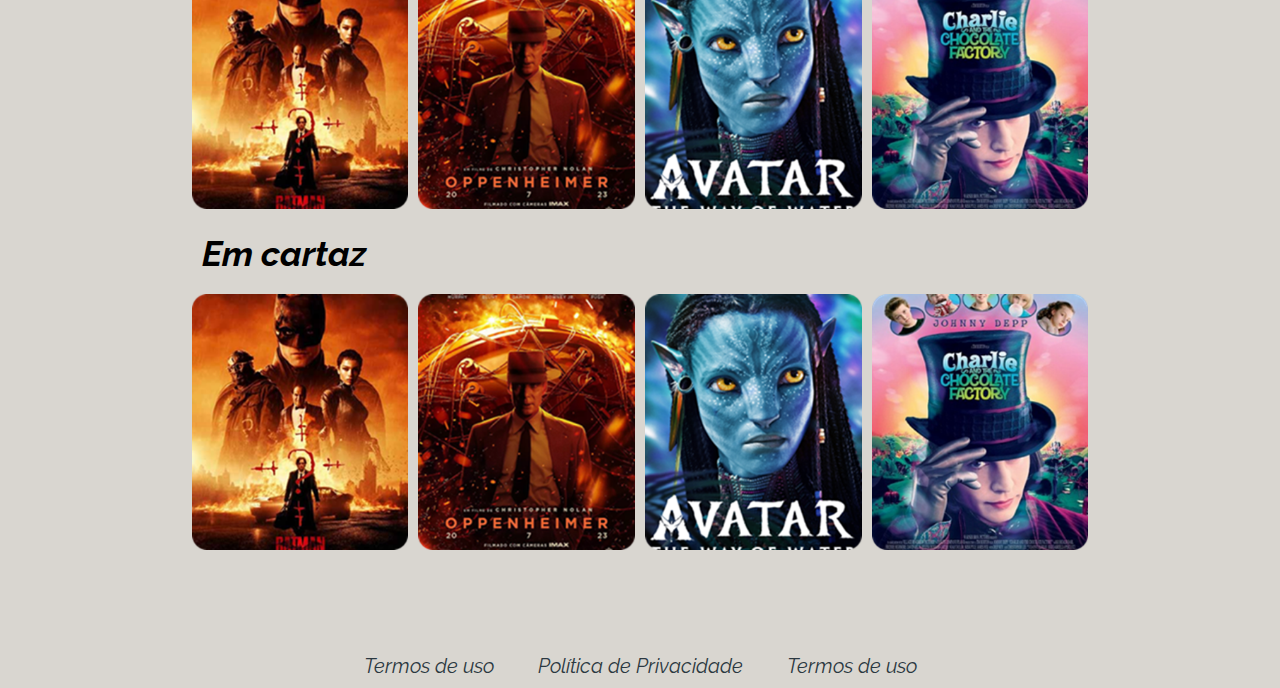
==== commit c7528327: "adicionado estrutura do resultado da pesquisa da API" ====
--- a/index.html
+++ b/index.html
@@ -48,7 +48,7 @@
           <button type="submit"><img src="./images/icones/search.svg" alt="Botão de busca para filmes pesquisados" id="search-movie"></button>
         </div>
 
-        <article id="movie-container" class="mt-2">
+        <article id="movie-container" class="mt-2 hidden-movie-container">
           
         </article>        
       </div>
--- a/css/header.css
+++ b/css/header.css
@@ -12,17 +12,21 @@
   font-size: 80px;
   font-weight:500;
   font-style: italic; 
- }
+  margin: 10px 10px 10px 50px;
+  
+}
+
 
  .login{
-  background-color: var(--background-nav);
+  background-color: rgba(78,98,111,1) ;
   border-radius: 10px 0 0 10px;
-  width: 15%;   
+  width: 200px;
   display: flex;
   gap: 10px;
-  justify-content: center;
+  justify-content: space-evenly;
   align-items: center;
-  padding: 10px 0;
+  padding: 10px;
+  line-height: 1
  }
 
  .login a{
@@ -30,10 +34,58 @@
   color: var(--color-text-nav);
   text-align: center;
   font-size: 20px;
+  justify-content: center;
  }
 
  .login a:hover{
   text-decoration: underline;
  }
 
-/* Fim estilização cabeçalho */+
+ /* Menu de navegação */
+
+  nav{
+    position: sticky;
+    top: 0px;
+    z-index: 1;
+  }
+
+  .menu{
+    background-color: var(--background-nav);
+    display: flex;
+    justify-content: center;
+    gap: 100px;
+    padding: 15px;
+    filter: drop-shadow(0px 4px 10px #707070);
+    margin-bottom: 0;
+    line-height: 1;
+    background: rgb(43,56,64);
+    background: linear-gradient(108deg, rgba(43,56,64,1) 39%, rgba(78,98,111,1) 65%);
+  }
+
+  .menu li{
+    list-style: none;  
+    font-size: 20px;
+    font-weight: 700;  
+    
+  }
+
+  .menu li a{
+    color: var(--color-text-nav);
+    font-size: 30px;
+    border-bottom: 1px solid transparent;
+  }
+
+  .menu li a:visited{
+    color: var(--color-text-nav);
+  }
+
+  .menu li a:hover{
+    border-bottom: 2px solid var(--color-text-nav);
+    transition: border-bottom 0.3s ease-in-out;  
+  }
+
+
+
+
+/* Fim estilização cabeçalho */
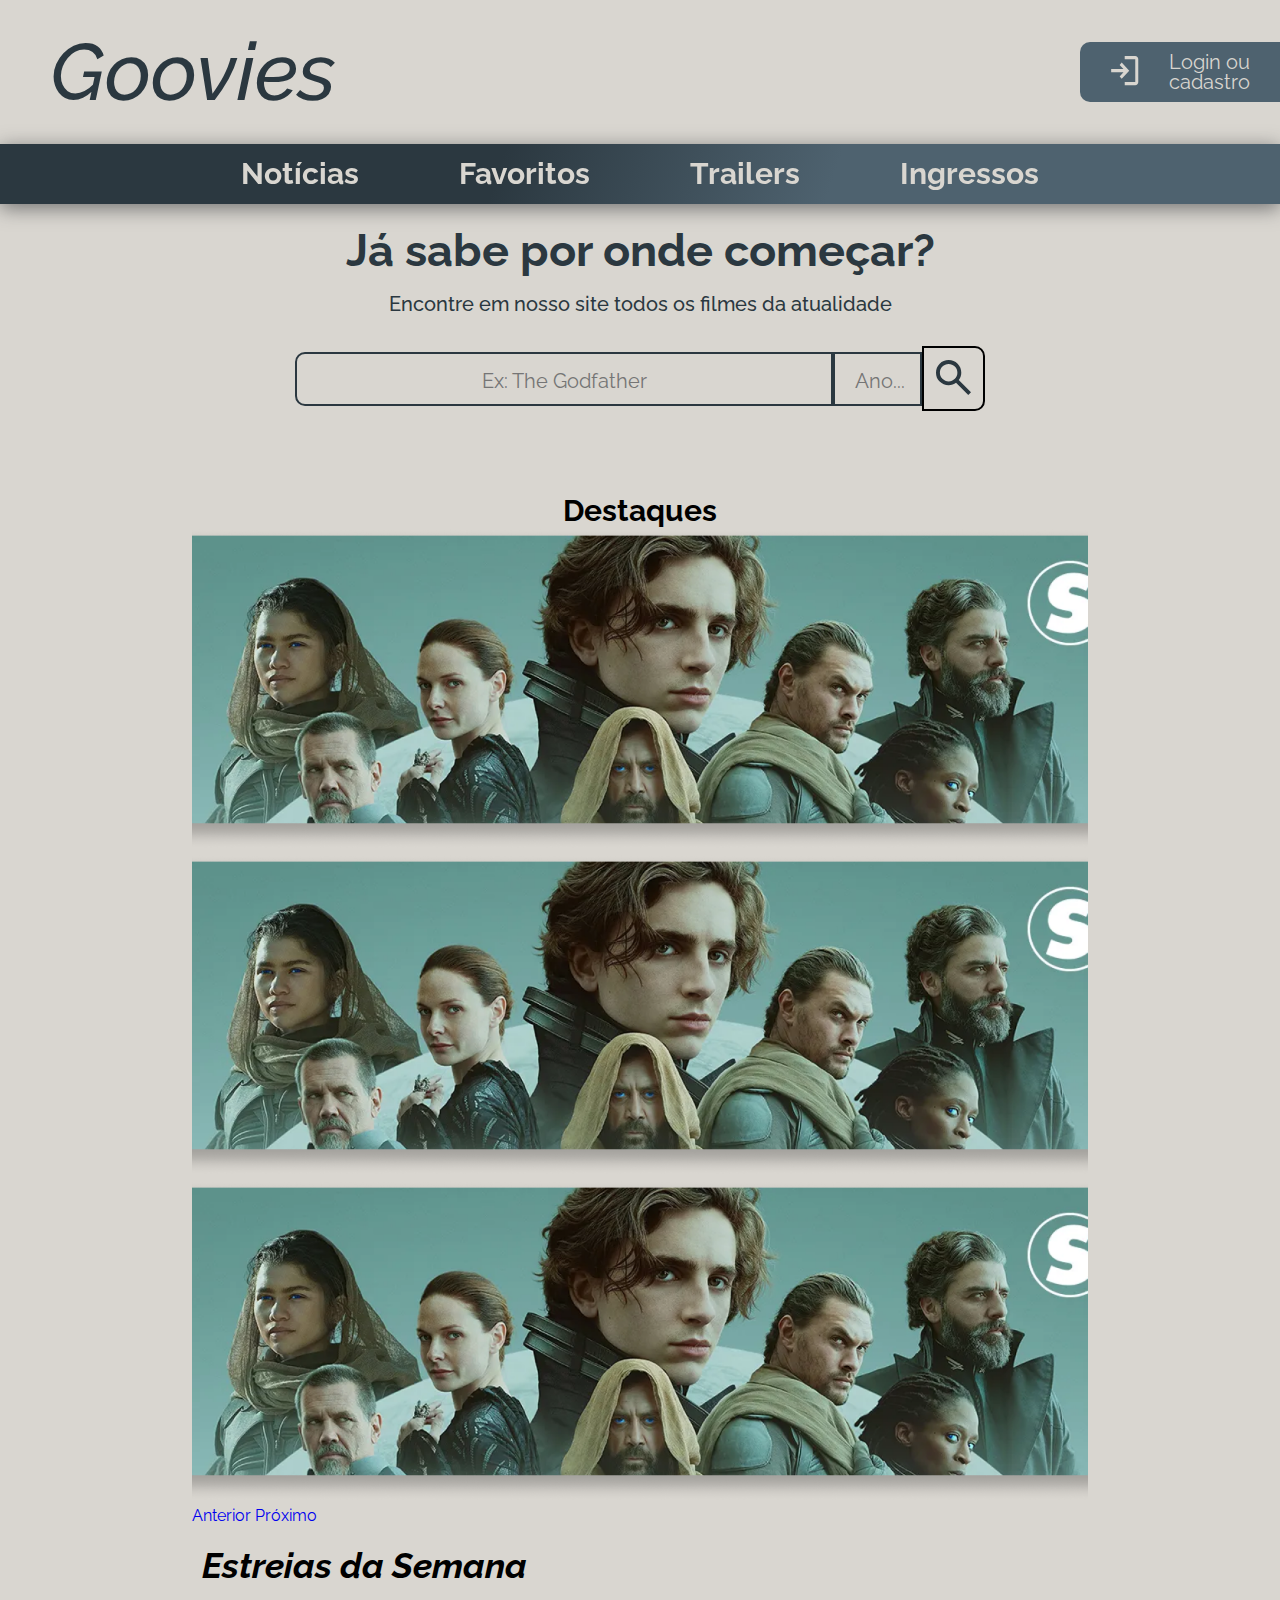
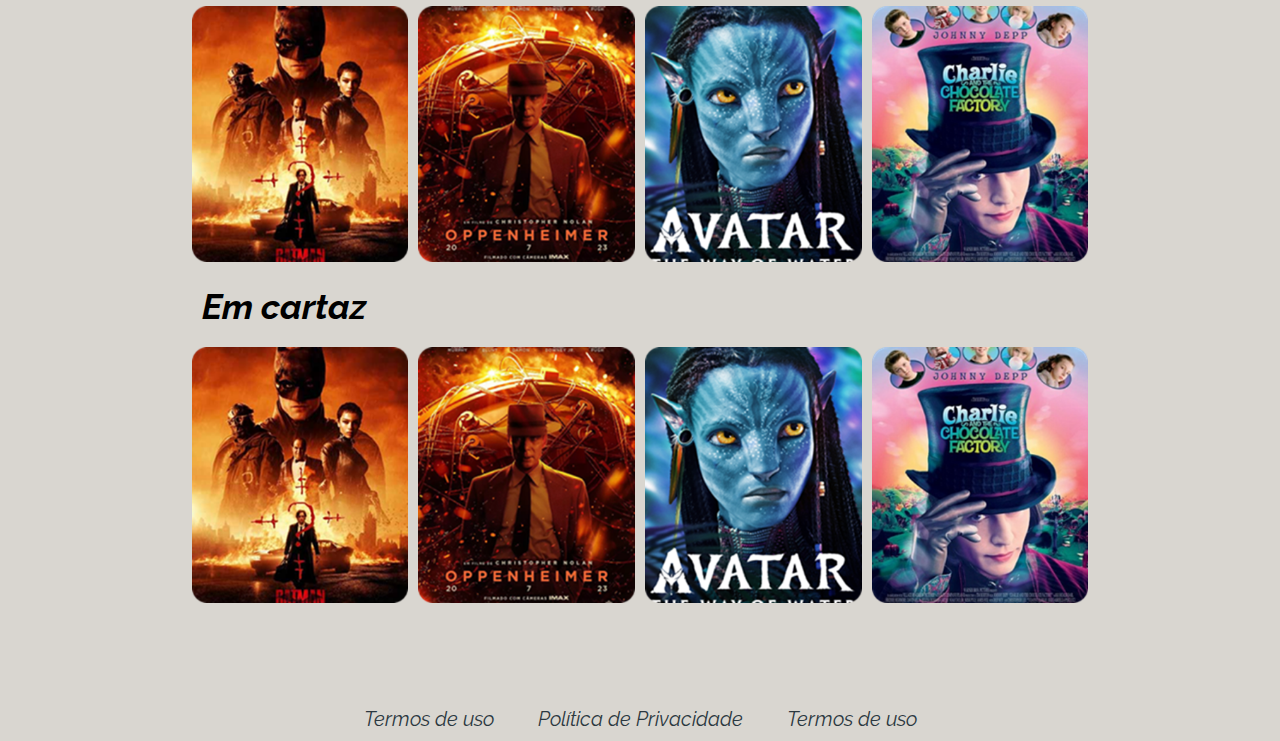
==== commit 9cc8f238: "Modificado placeholder do input de busca de filmes" ====
--- a/index.html
+++ b/index.html
@@ -43,7 +43,7 @@
         <h2>Já sabe por onde começar?</h2>
         <p>Encontre em nosso site todos os filmes da atualidade</p>
         <div class="submit">
-          <input type="text" placeholder="Ex: Duna 2" id="movie-name">
+          <input type="text" placeholder="Ex: The Godfather" id="movie-name">
           <input type="text" placeholder="Ano..." id="year-movie">
           <button type="submit"><img src="./images/icones/search.svg" alt="Botão de busca para filmes pesquisados" id="search-movie"></button>
         </div>
--- a/css/style.css
+++ b/css/style.css
@@ -26,54 +26,21 @@
   text-decoration: none; 
   list-style: none;
   font-family: var(--font-all);  
+  
 }
 
 body{
   background-color: var(--background-body);
+ 
+  
+}
+
+.container_geral{
+ 
   width: 70%;
   margin: 0 auto;
 }
 
-
-
-/* Menu de navegação */
-
-nav{
-  position: sticky;
-  top: 0px;
-  z-index: 1;
-}
-
-.menu{
-  background-color: var(--background-nav);
-  display: flex;
-  justify-content: center;
-  gap: 80px;
-  padding: 10px;
-}
-
-.menu li{
-  list-style: none;  
-  font-size: 20px;
-  font-weight: 700;  
-}
-
-.menu li a{
-  color: var(--color-text-nav);
-  font-size: 25px;
-  border-bottom: 1px solid transparent;
-}
-
-.menu li a:visited{
-  color: var(--color-text-nav);
-}
-
-.menu li a:hover{
-  border-bottom: 2px solid var(--color-text-nav);
-  transition: border-bottom 0.3s ease-in-out;  
-}
-
-/* fim menu de navegação */
 
 /* Estilização Principal */
 
@@ -86,12 +53,14 @@
 }
 
 .principal h2{  
-  font-style:italic;
+  color: var(--color-text);
   font-size: 45px;
 }
 
 .principal p{
+  color: var(--color-text);
   font-size: 20px;
+  font-weight: 500;
 }
 
 .submit{ 
@@ -111,6 +80,11 @@
 
   font-size: 25px;
   text-align: center;  
+}
+
+#year-movie{
+  width: 10%;
+  border-radius: 0;
 }
 
 .principal ::placeholder{
@@ -124,7 +98,7 @@
   border-radius: 0 10px 10px 0;
   background-color: var(--background-body);
   margin-top: 15px;
-  padding: 6px;
+  padding: 0.73rem;
   
 }
 
@@ -133,11 +107,59 @@
 }
 
 /* fim estilização Principal */
+
+/* Estilização dos dados dinâmicos, consumo da API */
+
+.hidden-movie-container{
+  visibility: hidden;
+  transition: 0.5s;
+}
+
+.unhidden-movie-container{
+  visibility: visible;
+  transition: 0.5s;
+}
+
+#movie-container{
+  width: 70%;
+  border: 0.1px solid #6d7075;
+  border-radius: 10px;
+  padding: 20px;
+  
+}
+
+#movie-container img{
+  border-radius: 10px;
+}
+
+#movie-container button{
+  width: 100%;
+  padding: 0.5rem;
+  border-radius: 10px;
+  font-weight: 900;
+  font-size: 1.3rem;
+  transition: 0.2s;
+}
+
+#movie-container button:hover{
+  cursor: pointer;
+  background-color: var(--color-text-nav);
+  transition: 0.2s;
+  font-style: italic;
+}
+
+#movie-info{
+  justify-content: space-between;
+  gap: 20px; 
+}
+#movie-data{
+  justify-content: space-around;
+}
 
 /* Estilização destaques */
 .destaques{
   text-align: center;
-  font-style: italic;
+  
   font-size: 30px;
 
   margin-top: 25px;
@@ -146,13 +168,14 @@
 .destaques img{
   width: 100%;
   margin-top: 15px;
+  
 }
 
 .destaques-banner{
   max-width: 100%;
   width: 100%;
   height: 322px;
-  object-fit: cover;
+  object-fit: cover;  
   
 }
 
@@ -288,4 +311,27 @@
   gap: 5px;
 }
 
-/* ------------------------------------------- FIM Estilização Login----------------------------------------------------*/+/* ------------------------------------------- FIM Estilização Login----------------------------------------------------*/
+/* -------------------------------------------  Estilização trailers----------------------------------------------------*/
+
+.viewmore{
+  width: 60%;
+  margin: 0 auto;
+  text-align: center;
+}
+
+.viewmore button{
+  background-color: #6f6e73;
+  color: #fff;
+  font-style: italic;
+  font-size: 1.5rem;
+  padding: 5px 25px;
+  border-radius: 10px;
+  transition: 0.5s;
+}
+
+.viewmore button:hover{
+  color: #6f6e73;
+  background-color: #fff;
+  transition: 0.5s;
+}
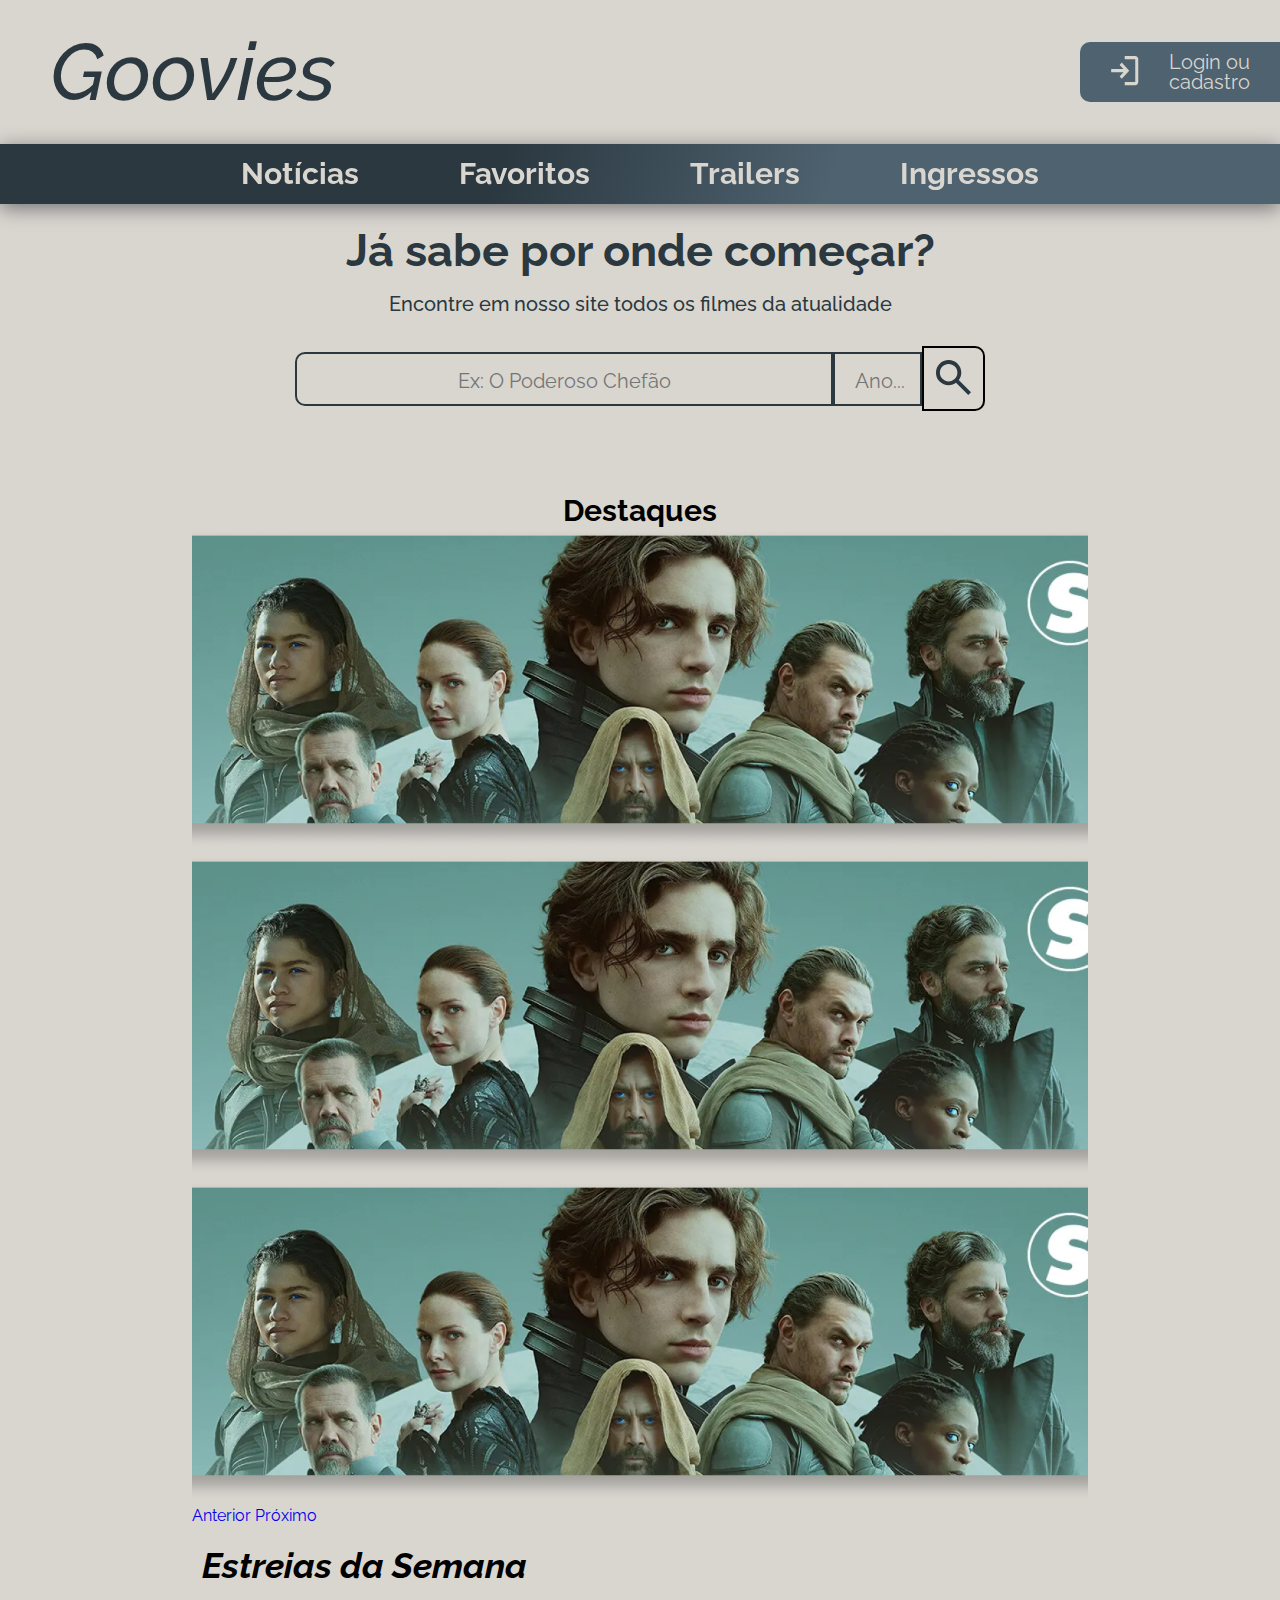
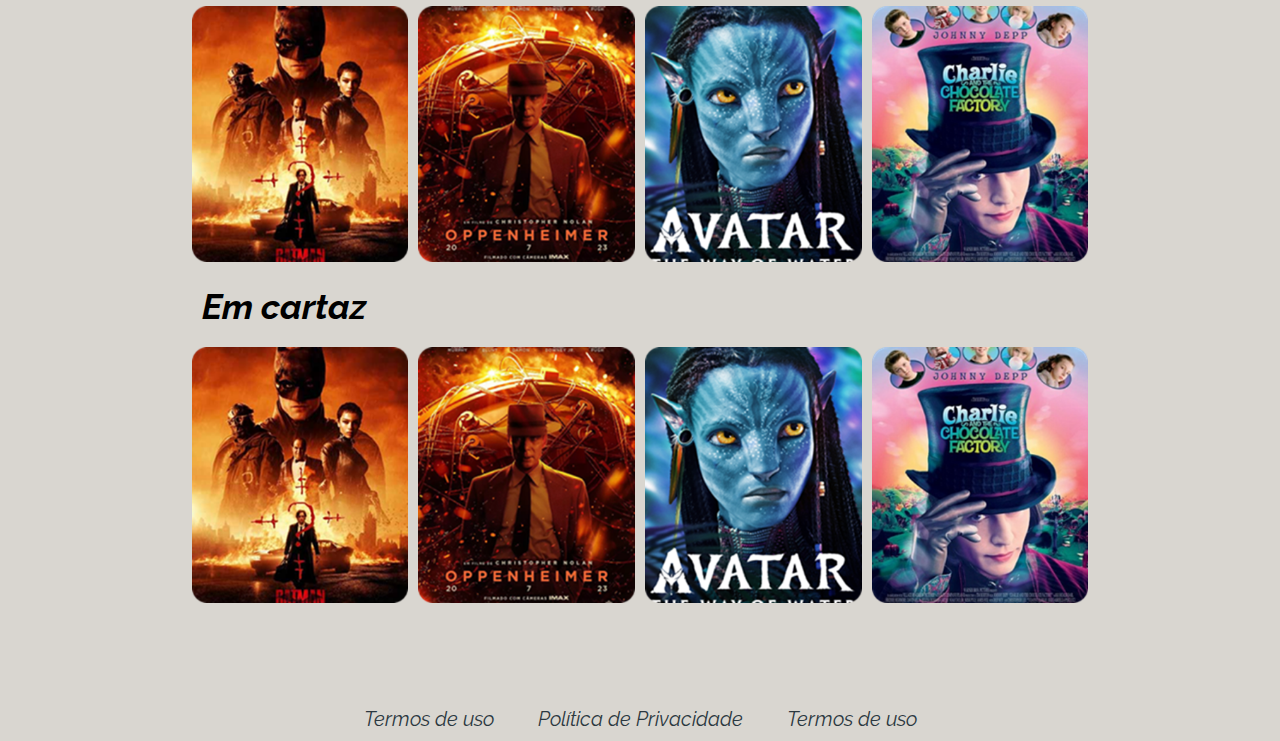
==== commit 615328c8: "Estilizando placeholder do input principal" ====
--- a/index.html
+++ b/index.html
@@ -43,7 +43,7 @@
         <h2>Já sabe por onde começar?</h2>
         <p>Encontre em nosso site todos os filmes da atualidade</p>
         <div class="submit">
-          <input type="text" placeholder="Ex: The Godfather" id="movie-name">
+          <input type="text" placeholder="Ex: O Poderoso Chefão" id="movie-name">
           <input type="text" placeholder="Ano..." id="year-movie">
           <button type="submit"><img src="./images/icones/search.svg" alt="Botão de busca para filmes pesquisados" id="search-movie"></button>
         </div>
--- a/css/style.css
+++ b/css/style.css
@@ -132,6 +132,14 @@
   border-radius: 10px;
 }
 
+#movie-info{  
+  gap: 20px; 
+}
+
+#movie-data span{
+  font-style: italic;
+}
+
 #movie-container button{
   width: 100%;
   padding: 0.5rem;
